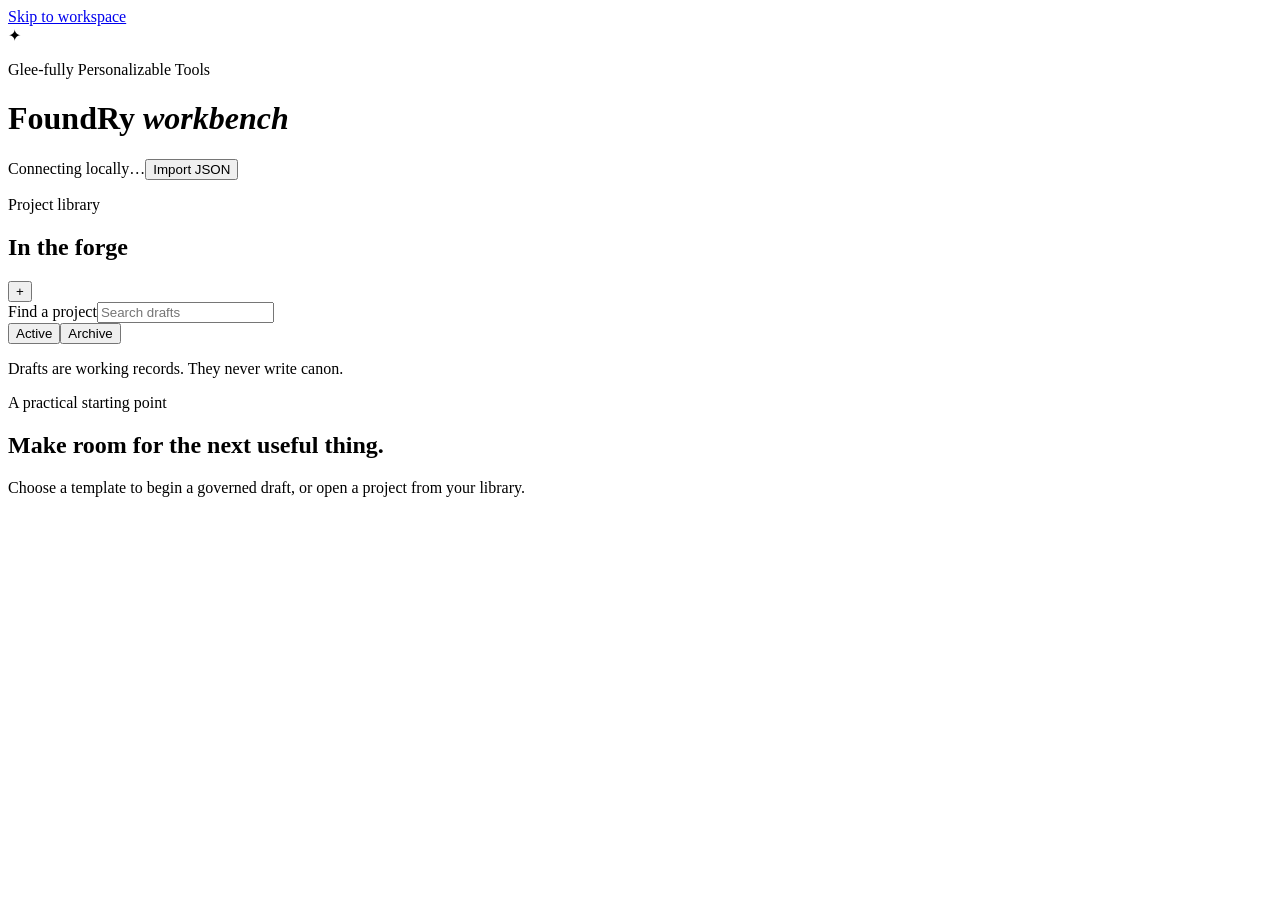
==== app/static/index.html @ 43b07145 "feat(app): add FoundRy workspace frontend" ====
<!doctype html>
<html lang="en">
<head>
  <meta charset="utf-8">
  <meta name="viewport" content="width=device-width, initial-scale=1">
  <meta name="theme-color" content="#d94f63">
  <title>Glee-fully FoundRy</title>
  <link rel="stylesheet" href="/static/styles.css">
</head>
<body>
  <a class="skip-link" href="#workspace">Skip to workspace</a>
  <header class="masthead">
    <div class="brand"><span class="brand-mark" aria-hidden="true">✦</span><div><p class="eyebrow">Glee-fully Personalizable Tools</p><h1>FoundRy <em>workbench</em></h1></div></div>
    <div class="mast-actions"><span id="connection" class="connection" role="status">Connecting locally…</span><button class="button ghost" id="import-button">Import JSON</button><input id="import-file" type="file" accept="application/json,.json" hidden></div>
  </header>
  <main id="workspace" class="shell">
    <aside class="rail" aria-label="Project library">
      <div class="rail-heading"><div><p class="eyebrow">Project library</p><h2>In the forge</h2></div><button class="icon-button" id="new-button" title="Create a project" aria-label="Create a project">+</button></div>
      <div class="library-controls"><label class="search-label" for="project-search">Find a project</label><input id="project-search" type="search" placeholder="Search drafts"></div>
      <div class="library-tabs" role="tablist" aria-label="Project status"><button class="tab active" data-library="active" role="tab" aria-selected="true">Active</button><button class="tab" data-library="archived" role="tab" aria-selected="false">Archive</button></div>
      <div id="project-list" class="project-list" aria-live="polite"></div>
      <p class="rail-note">Drafts are working records. They never write canon.</p>
    </aside>
    <section class="content" aria-live="polite">
      <div id="empty-state" class="empty-state">
        <p class="eyebrow">A practical starting point</p><h2>Make room for the next useful thing.</h2><p>Choose a template to begin a governed draft, or open a project from your library.</p>
        <div id="template-grid" class="template-grid"></div>
      </div>
      <div id="editor" hidden>
        <div class="project-bar"><div><p id="project-kind" class="eyebrow"></p><h2 id="project-title">Untitled</h2><p id="project-meta" class="muted"></p></div><div class="project-actions"><button id="archive-button" class="button ghost">Archive</button><button id="save-button" class="button primary">Save draft</button></div></div>
        <div id="message" class="message" hidden role="status"></div>
        <nav class="editor-tabs" aria-label="Project workspace"><button class="editor-tab active" data-panel="brief">Brief</button><button class="editor-tab" data-panel="build">Components</button><button class="editor-tab" data-panel="review">Review</button><button class="editor-tab" data-panel="references">References</button><button class="editor-tab" data-panel="universe">Universe</button></nav>
        <form id="project-form" novalidate>
          <section class="panel active" id="panel-brief">
            <div class="section-heading"><div><p class="eyebrow">The human part</p><h3>What are we making?</h3></div><p>Start loose. Shape it as you learn.</p></div>
            <div class="field-grid"><label>Project name<input name="name" required maxlength="180" autocomplete="off"></label><label>Kind<select name="kind" id="kind-select"><option value="custom-gpt">Custom GPT</option><option value="agent-skill">Agent Skill</option><option value="workflow">Workflow</option><option value="web-tool">Web tool</option></select></label></div>
            <label>Description<textarea name="description" rows="3" maxlength="6000" placeholder="A clear, short description of the useful outcome."></textarea></label>
            <div class="field-grid"><label>Who is it for?<textarea name="audience" rows="3" maxlength="6000" placeholder="People, context, and boundaries."></textarea></label><label>Purpose<textarea name="inputs" rows="3" maxlength="6000" placeholder="Inputs, starting material, or signals."></textarea></label></div>
            <div class="field-grid"><label>Outputs<textarea name="outputs" rows="3" maxlength="6000" placeholder="What a person can use next."></textarea></label><label>Constraints<textarea name="constraints" rows="3" maxlength="6000" placeholder="Limits, safety rails, source boundaries."></textarea></label></div>
            <label>Instructions<textarea name="instructions" rows="10" maxlength="50000" placeholder="Working instructions, in your own words."></textarea></label>
          </section>
          <section class="panel" id="panel-build">
            <div class="section-heading"><div><p class="eyebrow">The working pieces</p><h3>Components &amp; dependencies</h3></div><button type="button" class="button secondary" id="add-component">Add component</button></div>
            <p class="muted">Give each part a purpose, then connect it only to the parts it needs. Cycles are caught during review.</p><div id="components" class="component-list"></div>
            <div class="section-heading evidence-heading"><div><p class="eyebrow">Observed, not imagined</p><h3>Acceptance evidence</h3></div><button type="button" class="button secondary" id="add-test">Add evidence</button></div><p class="muted">A pass needs actual evidence. “Not run” is an honest place to start.</p><div id="tests" class="test-list"></div>
          </section>
          <section class="panel" id="panel-review">
            <div class="section-heading"><div><p class="eyebrow">A careful checkpoint</p><h3>Readiness &amp; history</h3></div><div class="button-row"><button type="button" class="button secondary" id="validate-button">Check readiness</button><button type="button" class="button secondary" id="export-button">Download package</button></div></div>
            <p class="muted">Checking review readiness is not PME approval or publication certification.</p><div id="validation-result" class="review-card"><p>Save your draft, then ask the service for its current review checks.</p></div>
            <h3 class="subheading">Revision trail</h3><ol id="history" class="history"></ol>
          </section>
          <section class="panel" id="panel-references">
            <div class="section-heading"><div><p class="eyebrow">Keep the receipts nearby</p><h3>Skillz &amp; source reading</h3></div></div>
            <div class="reference-layout"><div><h3 class="subheading">Attached Skillz</h3><p class="muted">Optional, pinned references. Their source stays visible.</p><div id="skills" class="choice-list"></div></div><div><h3 class="subheading">Read-only source shelf</h3><div id="sources" class="source-list"></div></div></div>
            <article id="source-viewer" class="source-viewer" hidden><button type="button" class="close-viewer" id="close-source">Close reading</button><h3 id="source-title"></h3><pre id="source-content"></pre></article>
          </section>
          <section class="panel" id="panel-universe"><div class="section-heading"><div><p class="eyebrow">Seven elements, one working context</p><h3>Universe map</h3></div><p>Relationships, not ownership transfers.</p></div><div id="universe-map" class="universe-map" aria-label="Universe relationship diagram"></div><div id="universe-list" class="universe-list"></div></section>
        </form>
      </div>
    </section>
  </main>
  <dialog id="template-dialog"><form method="dialog" class="dialog-card"><button class="dialog-close" value="cancel" aria-label="Close">×</button><p class="eyebrow">Start a draft</p><h2>Choose a shape, not a destiny.</h2><div id="dialog-templates" class="template-grid"></div></form></dialog>
  <dialog id="confirm-dialog"><form method="dialog" class="dialog-card"><p class="eyebrow">Unsaved work</p><h2>Leave this draft?</h2><p>You have changes that are not saved. Leaving will discard them from this screen.</p><div class="button-row"><button value="cancel" class="button secondary">Keep editing</button><button id="confirm-leave" value="leave" class="button danger">Discard changes</button></div></form></dialog>
  <script src="/static/app.js" defer></script>
</body>
</html>
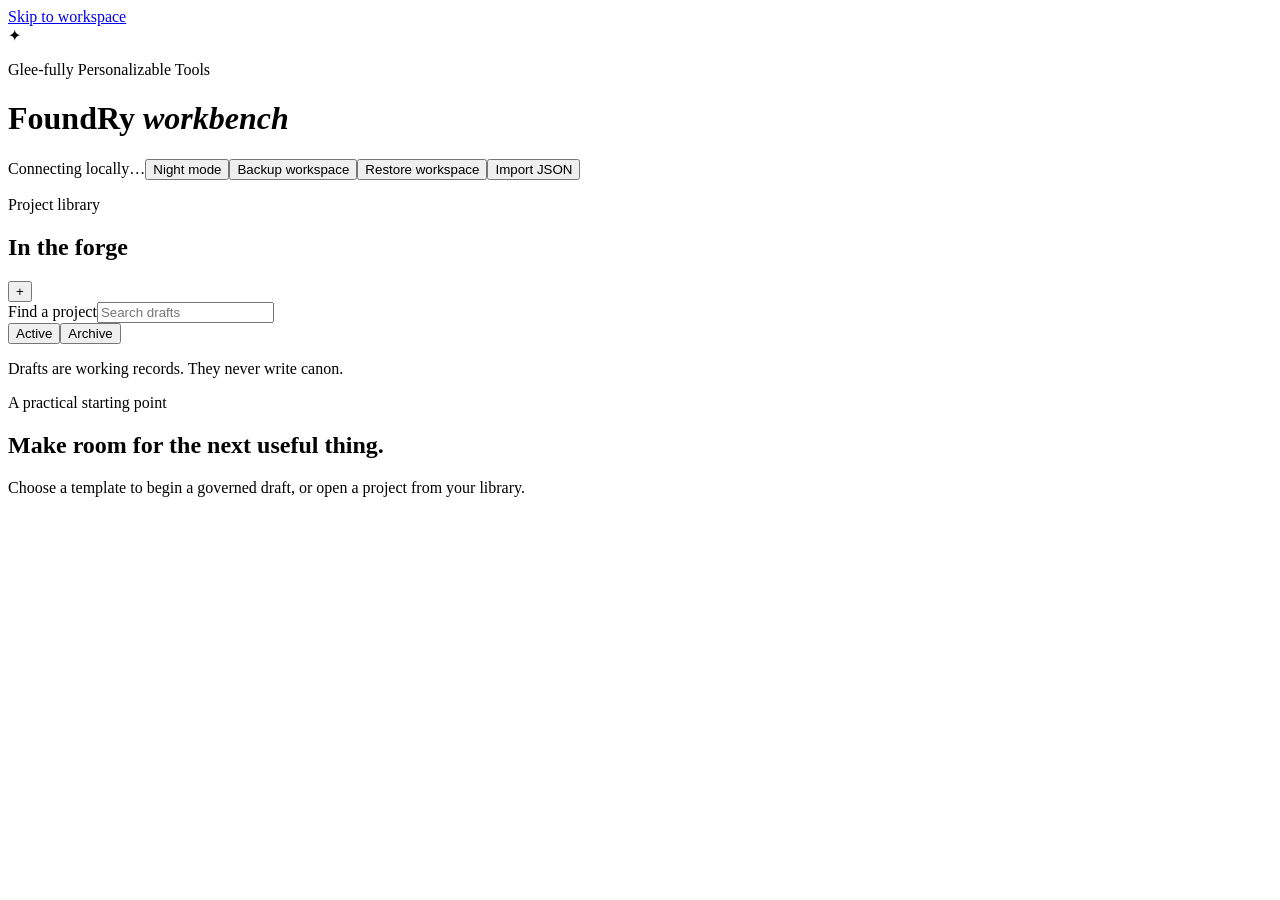
==== commit 209ff6a4: "Bring Glee-fully FoundRy to parity with lifecycle recovery, package inspection, local release checks" ====
--- a/app/static/index.html
+++ b/app/static/index.html
@@ -5,14 +5,15 @@
   <meta name="viewport" content="width=device-width, initial-scale=1">
   <meta name="theme-color" content="#d94f63">
   <title>Glee-fully FoundRy</title>
-  <link rel="stylesheet" href="/static/styles.css">
+  <link rel="stylesheet" href="/styles.css">
 </head>
 <body>
   <a class="skip-link" href="#workspace">Skip to workspace</a>
   <header class="masthead">
     <div class="brand"><span class="brand-mark" aria-hidden="true">✦</span><div><p class="eyebrow">Glee-fully Personalizable Tools</p><h1>FoundRy <em>workbench</em></h1></div></div>
-    <div class="mast-actions"><span id="connection" class="connection" role="status">Connecting locally…</span><button class="button ghost" id="import-button">Import JSON</button><input id="import-file" type="file" accept="application/json,.json" hidden></div>
+    <div class="mast-actions"><span id="connection" class="connection" role="status">Connecting locally…</span><button class="button ghost" id="theme-button" type="button" aria-pressed="false">Night mode</button><button class="button ghost" id="backup-button" type="button">Backup workspace</button><button class="button ghost" id="restore-button" type="button">Restore workspace</button><button class="button ghost" id="import-button" type="button">Import JSON</button><input id="import-file" type="file" accept="application/json,.json" hidden><input id="restore-file" type="file" accept="application/json,.json" hidden></div>
   </header>
+  <div id="message" class="message global-message" hidden role="status" tabindex="-1"></div>
   <main id="workspace" class="shell">
     <aside class="rail" aria-label="Project library">
       <div class="rail-heading"><div><p class="eyebrow">Project library</p><h2>In the forge</h2></div><button class="icon-button" id="new-button" title="Create a project" aria-label="Create a project">+</button></div>
@@ -27,26 +28,28 @@
         <div id="template-grid" class="template-grid"></div>
       </div>
       <div id="editor" hidden>
-        <div class="project-bar"><div><p id="project-kind" class="eyebrow"></p><h2 id="project-title">Untitled</h2><p id="project-meta" class="muted"></p></div><div class="project-actions"><button id="archive-button" class="button ghost">Archive</button><button id="save-button" class="button primary">Save draft</button></div></div>
-        <div id="message" class="message" hidden role="status"></div>
-        <nav class="editor-tabs" aria-label="Project workspace"><button class="editor-tab active" data-panel="brief">Brief</button><button class="editor-tab" data-panel="build">Components</button><button class="editor-tab" data-panel="review">Review</button><button class="editor-tab" data-panel="references">References</button><button class="editor-tab" data-panel="universe">Universe</button></nav>
+        <div class="project-bar"><div><p id="project-kind" class="eyebrow"></p><h2 id="project-title">Untitled</h2><p id="project-meta" class="muted"></p></div><div class="project-actions"><button id="duplicate-button" class="button ghost" type="button">Duplicate</button><button id="archive-button" class="button ghost" type="button">Archive</button><button id="delete-button" class="button danger" type="button">Delete</button><button id="save-button" class="button primary" type="button">Save draft</button></div></div>
+        <nav class="editor-tabs" aria-label="Project workspace"><button class="editor-tab active" data-panel="brief" aria-current="page">Brief</button><button class="editor-tab" data-panel="build">Components</button><button class="editor-tab" data-panel="review">Review</button><button class="editor-tab" data-panel="references">References</button><button class="editor-tab" data-panel="universe">Universe</button></nav>
         <form id="project-form" novalidate>
           <section class="panel active" id="panel-brief">
             <div class="section-heading"><div><p class="eyebrow">The human part</p><h3>What are we making?</h3></div><p>Start loose. Shape it as you learn.</p></div>
             <div class="field-grid"><label>Project name<input name="name" required maxlength="180" autocomplete="off"></label><label>Kind<select name="kind" id="kind-select"><option value="custom-gpt">Custom GPT</option><option value="agent-skill">Agent Skill</option><option value="workflow">Workflow</option><option value="web-tool">Web tool</option></select></label></div>
+            <div class="field-grid"><label>Owner<input name="owner" maxlength="6000" placeholder="Person or team responsible for this working record."></label><label>Version<input name="version" maxlength="120" placeholder="For example, 0.1.0"></label></div>
+            <label>Purpose<textarea name="purpose" rows="3" maxlength="6000" placeholder="The useful outcome this capability should make possible."></textarea></label>
             <label>Description<textarea name="description" rows="3" maxlength="6000" placeholder="A clear, short description of the useful outcome."></textarea></label>
-            <div class="field-grid"><label>Who is it for?<textarea name="audience" rows="3" maxlength="6000" placeholder="People, context, and boundaries."></textarea></label><label>Purpose<textarea name="inputs" rows="3" maxlength="6000" placeholder="Inputs, starting material, or signals."></textarea></label></div>
+            <div class="field-grid"><label>Who is it for?<textarea name="audience" rows="3" maxlength="6000" placeholder="People, context, and boundaries."></textarea></label><label>Inputs<textarea name="inputs" rows="3" maxlength="6000" placeholder="Inputs, starting material, or signals."></textarea></label></div>
             <div class="field-grid"><label>Outputs<textarea name="outputs" rows="3" maxlength="6000" placeholder="What a person can use next."></textarea></label><label>Constraints<textarea name="constraints" rows="3" maxlength="6000" placeholder="Limits, safety rails, source boundaries."></textarea></label></div>
             <label>Instructions<textarea name="instructions" rows="10" maxlength="50000" placeholder="Working instructions, in your own words."></textarea></label>
           </section>
           <section class="panel" id="panel-build">
             <div class="section-heading"><div><p class="eyebrow">The working pieces</p><h3>Components &amp; dependencies</h3></div><button type="button" class="button secondary" id="add-component">Add component</button></div>
-            <p class="muted">Give each part a purpose, then connect it only to the parts it needs. Cycles are caught during review.</p><div id="components" class="component-list"></div>
-            <div class="section-heading evidence-heading"><div><p class="eyebrow">Observed, not imagined</p><h3>Acceptance evidence</h3></div><button type="button" class="button secondary" id="add-test">Add evidence</button></div><p class="muted">A pass needs actual evidence. “Not run” is an honest place to start.</p><div id="tests" class="test-list"></div>
+            <p class="muted">Give each part a purpose, then connect it only to the parts it needs. Save checks dependencies and rejects cycles.</p><div id="components" class="component-list"></div>
+            <div class="section-heading evidence-heading"><div><p class="eyebrow">Observed, not imagined</p><h3>Acceptance evidence</h3></div><button type="button" class="button secondary" id="add-test">Add evidence</button></div><p class="muted">Save the specification first, then record your test run. A pass needs actual evidence.</p><div id="tests" class="test-list"></div>
           </section>
           <section class="panel" id="panel-review">
-            <div class="section-heading"><div><p class="eyebrow">A careful checkpoint</p><h3>Readiness &amp; history</h3></div><div class="button-row"><button type="button" class="button secondary" id="validate-button">Check readiness</button><button type="button" class="button secondary" id="export-button">Download package</button></div></div>
+             <div class="section-heading"><div><p class="eyebrow">A careful checkpoint</p><h3>Readiness &amp; history</h3></div><div class="button-row"><button type="button" class="button secondary" id="validate-button">Check readiness</button><button type="button" class="button secondary" id="inspect-button">Inspect package</button><button type="button" class="button secondary" data-export="json">JSON</button><button type="button" class="button secondary" data-export="markdown">Markdown</button><button type="button" class="button secondary" data-export="zip">ZIP package</button></div></div>
             <p class="muted">Checking review readiness is not PME approval or publication certification.</p><div id="validation-result" class="review-card"><p>Save your draft, then ask the service for its current review checks.</p></div>
+             <div id="package-inspection" class="package-inspection" hidden></div>
             <h3 class="subheading">Revision trail</h3><ol id="history" class="history"></ol>
           </section>
           <section class="panel" id="panel-references">
@@ -61,6 +64,8 @@
   </main>
   <dialog id="template-dialog"><form method="dialog" class="dialog-card"><button class="dialog-close" value="cancel" aria-label="Close">×</button><p class="eyebrow">Start a draft</p><h2>Choose a shape, not a destiny.</h2><div id="dialog-templates" class="template-grid"></div></form></dialog>
   <dialog id="confirm-dialog"><form method="dialog" class="dialog-card"><p class="eyebrow">Unsaved work</p><h2>Leave this draft?</h2><p>You have changes that are not saved. Leaving will discard them from this screen.</p><div class="button-row"><button value="cancel" class="button secondary">Keep editing</button><button id="confirm-leave" value="leave" class="button danger">Discard changes</button></div></form></dialog>
-  <script src="/static/app.js" defer></script>
+  <dialog id="delete-dialog"><form method="dialog" class="dialog-card"><p class="eyebrow">Destructive action</p><h2>Delete this project?</h2><p>This removes the saved project and its revision trail. Export a JSON or workspace backup first if you may need it later.</p><div class="button-row"><button value="cancel" class="button secondary">Keep project</button><button id="confirm-delete" value="delete" class="button danger">Delete project</button></div></form></dialog>
+  <dialog id="restore-dialog"><form method="dialog" class="dialog-card"><p class="eyebrow">Replace local workspace</p><h2>Restore this backup?</h2><p>Restoring replaces every saved local project and revision trail. The backup is validated completely before any replacement happens.</p><div class="button-row"><button value="cancel" class="button secondary">Keep current workspace</button><button id="confirm-restore" value="restore" class="button danger">Replace workspace</button></div></form></dialog>
+  <script src="/app.js" defer></script>
 </body>
 </html>
